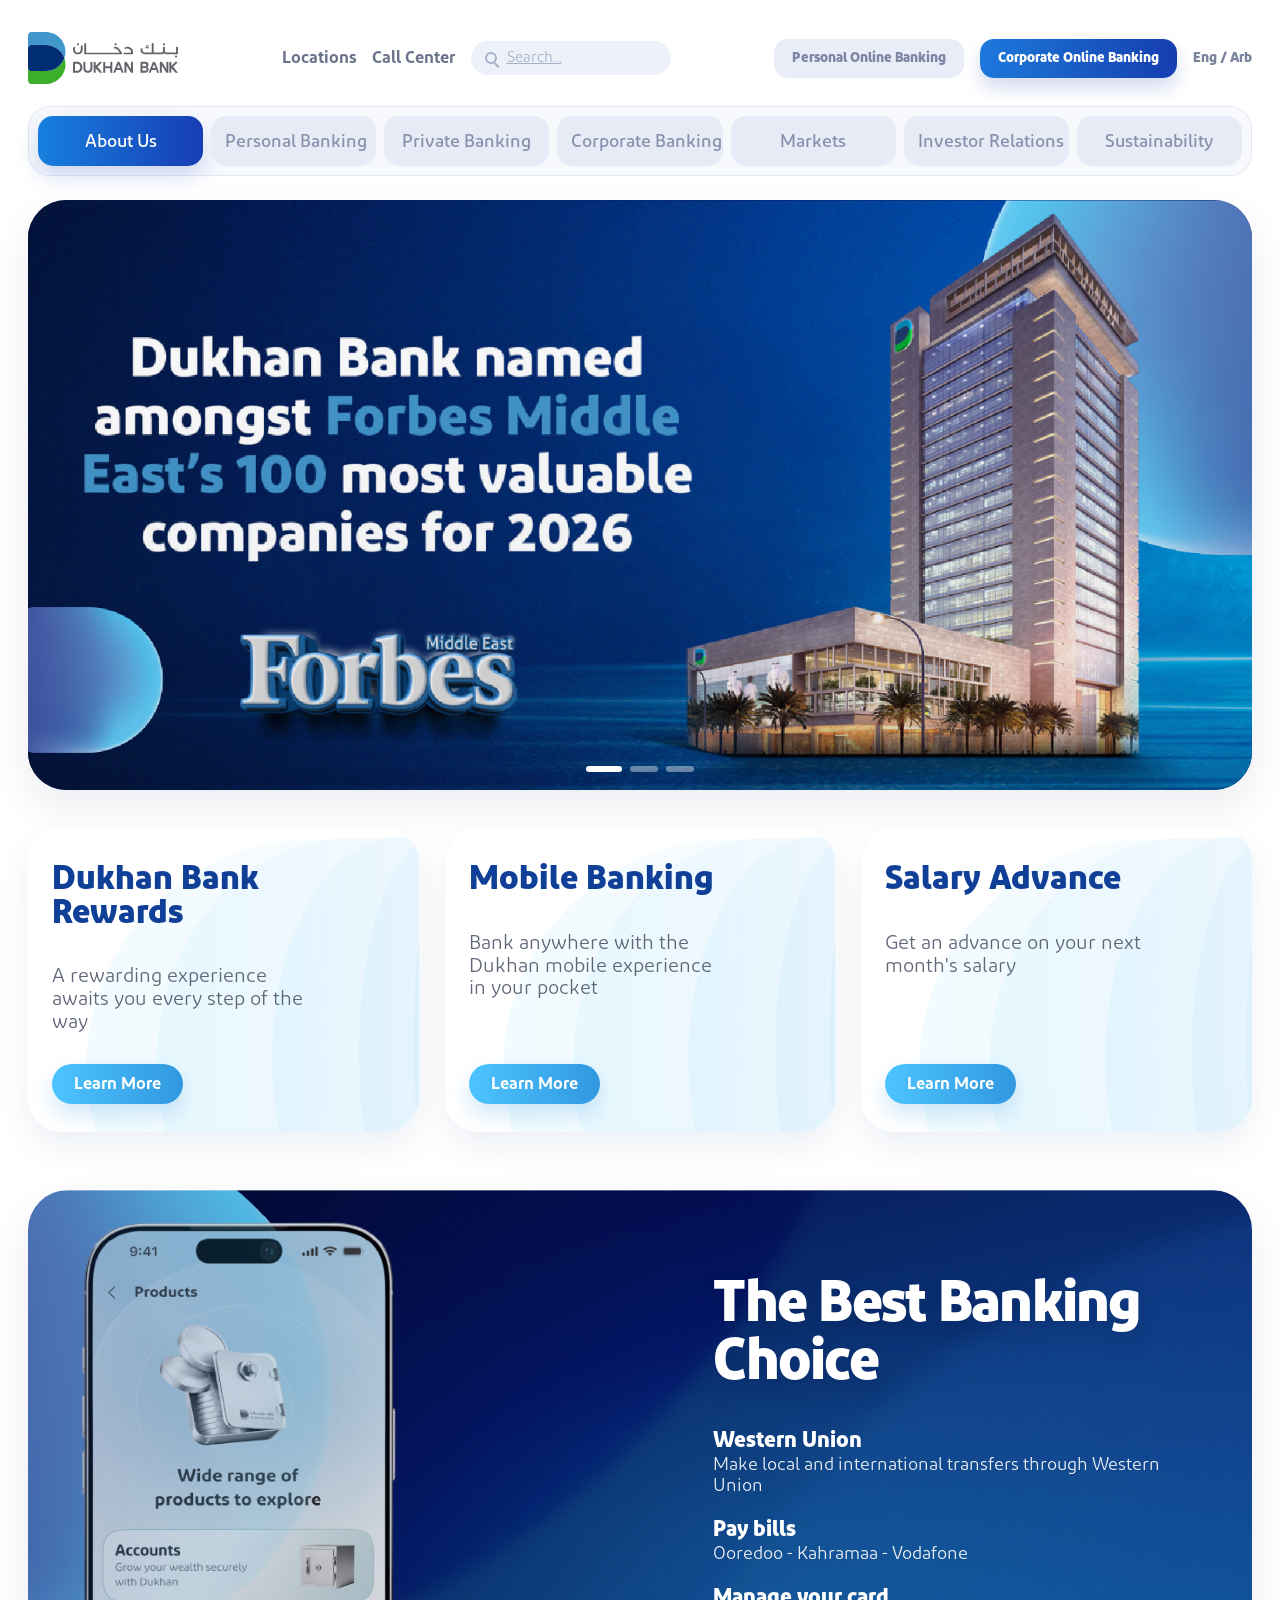
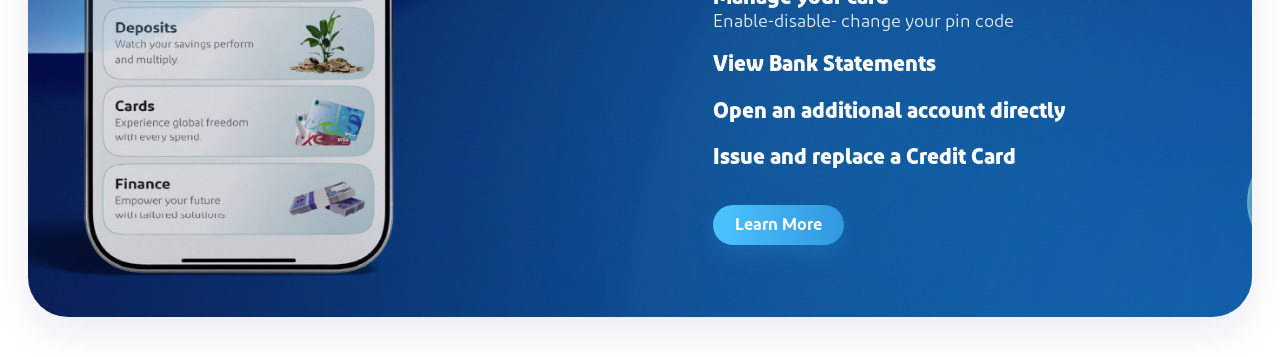
==== index.html @ 46a8c753 "Add Dukhan landing page" ====
<!DOCTYPE html>
<html lang="en">
<head>
  <meta charset="UTF-8">
  <meta name="viewport" content="width=device-width, initial-scale=1.0">
  <title>Dukhan Bank Landing Page</title>
  <style>
    @font-face {
      font-family: "Diodrum Arabic";
      src: url("fonts/DiodrumArabic-Regular.otf") format("opentype");
      font-weight: 400;
      font-style: normal;
    }

    @font-face {
      font-family: "Diodrum Arabic";
      src: url("fonts/DiodrumArabic-Medium.otf") format("opentype");
      font-weight: 500;
      font-style: normal;
    }

    @font-face {
      font-family: "Diodrum Arabic";
      src: url("fonts/DiodrumArabic-Semibold.otf") format("opentype");
      font-weight: 600;
      font-style: normal;
    }

    @font-face {
      font-family: "Diodrum Arabic";
      src: url("fonts/DiodrumArabic-Bold.otf") format("opentype");
      font-weight: 700;
      font-style: normal;
    }

    :root {
      --blue: #153f9c;
      --blue-dark: #0a1d5d;
      --blue-mid: #1f71d8;
      --blue-soft: #e7ebf6;
      --text: #153a84;
      --muted: #7f8aa5;
      --light: #f6f8fd;
      --shadow: 0 18px 42px rgba(8, 29, 82, 0.08);
      --shadow-strong: 0 22px 48px rgba(12, 50, 126, 0.18);
      --transition: 0.32s ease;
    }

    * {
      box-sizing: border-box;
      margin: 0;
      padding: 0;
    }

    html {
      scroll-behavior: smooth;
    }

    body {
      font-family: "Diodrum Arabic", "Segoe UI", sans-serif;
      background: #ffffff;
      color: var(--text);
      overflow-x: hidden;
    }

    img {
      max-width: 100%;
      display: block;
    }

    a,
    button {
      -webkit-tap-highlight-color: transparent;
    }

    .page {
      max-width: 1380px;
      margin: 0 auto;
      padding: 24px 28px 40px;
      animation: fade-up 0.8s ease both;
    }

    .topbar {
      display: flex;
      align-items: center;
      justify-content: space-between;
      gap: 20px;
      padding: 8px 0 22px;
    }

    .brand {
      display: flex;
      align-items: center;
      gap: 18px;
      min-width: 0;
    }

    .brand-logo {
      width: 150px;
      flex: 0 0 auto;
      transition: transform var(--transition);
    }

    .brand:hover .brand-logo {
      transform: translateY(-2px) scale(1.02);
    }

    .top-links,
    .utility-links,
    .pill-switch {
      display: flex;
      align-items: center;
      gap: 16px;
      flex-wrap: wrap;
    }

    .top-link {
      color: #69738a;
      text-decoration: none;
      font-weight: 600;
      font-size: 17px;
      position: relative;
      transition: color var(--transition), transform var(--transition);
    }

    .top-link::after {
      content: "";
      position: absolute;
      left: 0;
      bottom: -6px;
      width: 100%;
      height: 2px;
      background: linear-gradient(90deg, #19a7f6 0%, #173db4 100%);
      transform: scaleX(0);
      transform-origin: left;
      transition: transform var(--transition);
    }

    .top-link:hover,
    .top-link:focus-visible {
      color: var(--blue);
      transform: translateY(-1px);
    }

    .top-link:hover::after,
    .top-link:focus-visible::after {
      transform: scaleX(1);
    }

    .search {
      width: 200px;
      height: 34px;
      border-radius: 999px;
      background: #edf1fa;
      color: #a5b0c7;
      display: flex;
      align-items: center;
      gap: 10px;
      padding: 0 14px;
      font-size: 15px;
      transition: box-shadow var(--transition), transform var(--transition);
    }

    .search:hover {
      box-shadow: inset 0 0 0 1px rgba(22, 90, 195, 0.18), 0 8px 18px rgba(13, 63, 158, 0.08);
      transform: translateY(-1px);
    }

    .search-icon {
      width: 12px;
      height: 12px;
      border: 2px solid currentColor;
      border-radius: 50%;
      position: relative;
      flex: 0 0 auto;
    }

    .search-icon::after {
      content: "";
      position: absolute;
      width: 7px;
      height: 2px;
      border-radius: 2px;
      background: currentColor;
      right: -5px;
      bottom: -4px;
      transform: rotate(45deg);
    }

    .switch-pill {
      border: 0;
      border-radius: 14px;
      padding: 11px 18px;
      background: #e9edf7;
      color: #7d87a4;
      font: inherit;
      font-size: 14px;
      font-weight: 700;
      white-space: nowrap;
      cursor: pointer;
      transition: transform var(--transition), box-shadow var(--transition), background var(--transition), color var(--transition);
    }

    .switch-pill:hover,
    .switch-pill:focus-visible {
      transform: translateY(-2px);
      box-shadow: 0 12px 22px rgba(21, 61, 180, 0.12);
      color: var(--blue);
    }

    .switch-pill.active {
      color: #ffffff;
      background: linear-gradient(90deg, #1c79db 0%, #163eb0 100%);
      box-shadow: 0 10px 18px rgba(22, 62, 176, 0.18);
    }

    .lang {
      color: #7b849d;
      font-size: 14px;
      font-weight: 700;
      white-space: nowrap;
      transition: color var(--transition);
    }

    .lang:hover {
      color: var(--blue);
    }

    .main-nav {
      display: grid;
      grid-template-columns: repeat(7, minmax(0, 1fr));
      gap: 8px;
      padding: 10px;
      border-radius: 22px;
      background: #f7f9fd;
      box-shadow: inset 0 0 0 1px rgba(218, 225, 240, 0.7);
      margin-bottom: 24px;
      position: relative;
      z-index: 20;
    }

    .nav-group {
      position: relative;
      list-style: none;
    }

    .nav-trigger {
      width: 100%;
      min-height: 50px;
      border: 0;
      border-radius: 15px;
      background: #e7ebf6;
      color: #8791ac;
      font: inherit;
      font-size: 18px;
      font-weight: 500;
      padding: 0 14px;
      white-space: nowrap;
      cursor: pointer;
      transition: transform var(--transition), box-shadow var(--transition), background var(--transition), color var(--transition);
      position: relative;
      overflow: hidden;
    }

    .nav-trigger::before {
      content: "";
      position: absolute;
      inset: 0;
      background: linear-gradient(90deg, rgba(69, 185, 255, 0.16) 0%, rgba(22, 61, 180, 0.14) 100%);
      opacity: 0;
      transition: opacity var(--transition);
    }

    .nav-trigger span {
      position: relative;
      z-index: 1;
    }

    .nav-group.active .nav-trigger {
      background: linear-gradient(90deg, #1680de 0%, #173db4 100%);
      color: #ffffff;
      box-shadow: 0 10px 22px rgba(21, 61, 180, 0.18);
    }

    .nav-group:hover .nav-trigger,
    .nav-group:focus-within .nav-trigger {
      transform: translateY(-2px);
      box-shadow: 0 12px 24px rgba(20, 64, 162, 0.14);
      color: var(--blue);
    }

    .nav-group:hover .nav-trigger::before,
    .nav-group:focus-within .nav-trigger::before {
      opacity: 1;
    }

    .nav-group.active:hover .nav-trigger,
    .nav-group.active:focus-within .nav-trigger {
      color: #ffffff;
    }

    .submenu,
    .submenu-level {
      list-style: none;
    }

    .submenu {
      position: absolute;
      top: calc(100% + 10px);
      left: 0;
      min-width: 250px;
      padding: 12px;
      border-radius: 18px;
      background: rgba(255, 255, 255, 0.96);
      box-shadow: 0 24px 42px rgba(10, 36, 89, 0.16);
      opacity: 0;
      visibility: hidden;
      transform: translateY(12px);
      transition: opacity var(--transition), transform var(--transition), visibility var(--transition);
      backdrop-filter: blur(12px);
    }

    .nav-group:hover .submenu,
    .nav-group:focus-within .submenu {
      opacity: 1;
      visibility: visible;
      transform: translateY(0);
    }

    .submenu-item {
      position: relative;
    }

    .submenu-link {
      width: 100%;
      display: flex;
      align-items: center;
      justify-content: space-between;
      gap: 10px;
      padding: 12px 14px;
      border-radius: 12px;
      color: var(--text);
      text-decoration: none;
      font-size: 15px;
      font-weight: 600;
      transition: background var(--transition), color var(--transition), transform var(--transition);
    }

    .submenu-link::after {
      content: "›";
      color: #86a0d1;
      font-size: 18px;
    }

    .submenu-link.no-children::after {
      content: "";
    }

    .submenu-link:hover,
    .submenu-link:focus-visible {
      background: linear-gradient(90deg, rgba(77, 194, 255, 0.12) 0%, rgba(21, 61, 180, 0.08) 100%);
      color: var(--blue);
      transform: translateX(2px);
    }

    .submenu-level {
      position: absolute;
      top: 0;
      left: calc(100% + 10px);
      min-width: 230px;
      padding: 12px;
      border-radius: 18px;
      background: rgba(255, 255, 255, 0.96);
      box-shadow: 0 24px 42px rgba(10, 36, 89, 0.16);
      opacity: 0;
      visibility: hidden;
      transform: translateX(12px);
      transition: opacity var(--transition), transform var(--transition), visibility var(--transition);
      backdrop-filter: blur(12px);
    }

    .submenu-item:hover > .submenu-level,
    .submenu-item:focus-within > .submenu-level {
      opacity: 1;
      visibility: visible;
      transform: translateX(0);
    }

    .hero {
      position: relative;
      min-height: 590px;
      border-radius: 38px;
      overflow: hidden;
      box-shadow: var(--shadow);
      margin-bottom: 38px;
      background: #091d58;
    }

    .hero-track {
      position: relative;
      min-height: 590px;
    }

    .hero-slide {
      position: absolute;
      inset: 0;
      opacity: 0;
      visibility: hidden;
      transform: scale(1.02);
      transition: opacity 0.8s ease, transform 1.1s ease, visibility 0.8s ease;
      background:
        linear-gradient(90deg, rgba(6, 19, 60, 0.02) 0%, rgba(6, 19, 60, 0.02) 100%),
        url("images/mainbanner.png") center center / cover no-repeat;
    }

    .hero-slide::after {
      content: "";
      position: absolute;
      inset: 0;
      background: linear-gradient(180deg, rgba(6, 19, 60, 0) 0%, rgba(6, 19, 60, 0.05) 100%);
    }

    .hero-slide.active {
      opacity: 1;
      visibility: visible;
      transform: scale(1);
    }

    .hero-dots {
      position: absolute;
      left: 50%;
      bottom: 18px;
      transform: translateX(-50%);
      display: flex;
      gap: 8px;
      z-index: 3;
    }

    .hero-dot {
      width: 28px;
      height: 6px;
      border: 0;
      border-radius: 999px;
      background: rgba(255, 255, 255, 0.4);
      cursor: pointer;
      transition: background var(--transition), transform var(--transition), width var(--transition);
    }

    .hero-dot:hover,
    .hero-dot:focus-visible {
      background: rgba(255, 255, 255, 0.76);
      transform: translateY(-1px);
    }

    .hero-dot.active {
      width: 36px;
      background: #ffffff;
    }

    .cards {
      display: grid;
      grid-template-columns: repeat(3, minmax(0, 1fr));
      gap: 26px;
      margin-bottom: 58px;
    }

    .info-card {
      min-height: 286px;
      display: flex;
      flex-direction: column;
      align-items: flex-start;
      border-radius: 34px;
      box-shadow: 0 14px 34px rgba(18, 61, 131, 0.08);
      background: url("images/box.png") center center / cover no-repeat;
      padding: 34px 24px 28px;
      transition: transform var(--transition), box-shadow var(--transition);
      animation: fade-up 0.9s ease both;
    }

    .info-card:nth-child(2) {
      animation-delay: 0.08s;
    }

    .info-card:nth-child(3) {
      animation-delay: 0.16s;
    }

    .info-card:hover {
      transform: translateY(-6px);
      box-shadow: var(--shadow-strong);
    }

    .info-card h3 {
      font-size: 34px;
      line-height: 0.98;
      color: #103f98;
      margin-bottom: 36px;
      max-width: 250px;
    }

    .info-card p {
      font-size: 20px;
      line-height: 1.14;
      color: #5f6678;
      max-width: 260px;
      margin-bottom: 30px;
      min-height: 68px;
    }

    .mini-tag {
      display: inline-flex;
      align-items: center;
      justify-content: center;
      min-width: 126px;
      min-height: 40px;
      padding: 0 22px;
      border-radius: 999px;
      background: linear-gradient(90deg, #4cc4ff 0%, #3198df 100%);
      color: #ffffff;
      font-size: 17px;
      font-weight: 600;
      text-decoration: none;
      transition: transform var(--transition), box-shadow var(--transition), filter var(--transition);
      box-shadow: 0 10px 22px rgba(49, 152, 223, 0.22);
    }

    .info-card .mini-tag {
      margin-top: auto;
    }

    .mini-tag:hover,
    .mini-tag:focus-visible {
      transform: translateY(-2px);
      box-shadow: 0 14px 26px rgba(49, 152, 223, 0.28);
      filter: saturate(1.1);
    }

    .feature-banner {
      position: relative;
      min-height: 585px;
      border-radius: 40px;
      overflow: hidden;
      box-shadow: var(--shadow);
      background:
        linear-gradient(90deg, rgba(8, 24, 71, 0.08) 0%, rgba(8, 24, 71, 0.08) 100%),
        url("images/lowerbanner.png") center center / cover no-repeat;
      animation: fade-up 1s ease both;
    }

    .feature-overlay {
      min-height: 585px;
      padding: 84px 84px 72px 56%;
      background: linear-gradient(90deg, rgba(8, 24, 71, 0) 0%, rgba(8, 24, 71, 0.05) 34%, rgba(8, 24, 71, 0.18) 100%);
    }

    .feature-copy {
      color: #ffffff;
      max-width: 620px;
      animation: float-in 0.9s ease both;
      animation-delay: 0.18s;
    }

    .feature-copy h2 {
      font-size: 58px;
      line-height: 1;
      letter-spacing: -0.03em;
      margin-bottom: 38px;
      text-shadow: 0 10px 22px rgba(5, 21, 58, 0.2);
    }

    .feature-list {
      list-style: none;
      display: grid;
      gap: 20px;
      margin-bottom: 34px;
    }

    .feature-list strong {
      display: block;
      font-size: 22px;
      line-height: 1.1;
      margin-bottom: 2px;
    }

    .feature-list span {
      display: block;
      font-size: 18px;
      line-height: 1.2;
      color: rgba(255, 255, 255, 0.92);
    }

    .interactive {
      cursor: pointer;
    }

    @keyframes fade-up {
      from {
        opacity: 0;
        transform: translateY(24px);
      }

      to {
        opacity: 1;
        transform: translateY(0);
      }
    }

    @keyframes float-in {
      from {
        opacity: 0;
        transform: translateX(28px);
      }

      to {
        opacity: 1;
        transform: translateX(0);
      }
    }

    @media (max-width: 1200px) {
      .topbar {
        flex-wrap: wrap;
      }

      .main-nav {
        grid-template-columns: repeat(4, minmax(0, 1fr));
      }

      .cards {
        grid-template-columns: repeat(2, minmax(0, 1fr));
      }

      .feature-overlay {
        padding: 64px 42px 52px 48%;
      }

      .feature-copy h2 {
        font-size: 48px;
      }
    }

    @media (max-width: 900px) {
      .page {
        padding: 18px 16px 28px;
      }

      .main-nav {
        grid-template-columns: repeat(2, minmax(0, 1fr));
      }

      .submenu,
      .submenu-level {
        position: static;
        min-width: 100%;
        margin-top: 8px;
        opacity: 1;
        visibility: visible;
        transform: none;
        display: none;
        box-shadow: inset 0 0 0 1px rgba(218, 225, 240, 0.7);
      }

      .nav-group:hover .submenu,
      .nav-group:focus-within .submenu,
      .submenu-item:hover > .submenu-level,
      .submenu-item:focus-within > .submenu-level {
        display: block;
      }

      .hero,
      .hero-track,
      .hero-slide {
        min-height: 420px;
      }

      .hero-slide {
        background-position: 62% center;
      }

      .cards {
        grid-template-columns: 1fr;
      }

      .feature-banner,
      .feature-overlay {
        min-height: auto;
      }

      .feature-overlay {
        padding: 46px 28px 40px;
        background: linear-gradient(180deg, rgba(8, 24, 71, 0.2) 0%, rgba(8, 24, 71, 0.4) 100%);
      }

      .feature-copy h2 {
        font-size: 42px;
      }
    }

    @media (max-width: 640px) {
      .top-links,
      .utility-links,
      .pill-switch {
        width: 100%;
      }

      .search {
        width: 100%;
      }

      .main-nav {
        grid-template-columns: 1fr;
      }

      .hero,
      .hero-track,
      .hero-slide {
        min-height: 320px;
        border-radius: 28px;
      }

      .hero-slide {
        background-position: 67% center;
      }

      .info-card {
        min-height: 250px;
      }

      .info-card h3 {
        font-size: 27px;
      }

      .info-card p {
        font-size: 17px;
      }

      .feature-banner {
        border-radius: 28px;
      }

      .feature-overlay {
        padding: 36px 20px 34px;
      }

      .feature-copy h2 {
        font-size: 34px;
      }

      .feature-list strong {
        font-size: 18px;
      }

      .feature-list span {
        font-size: 16px;
      }
    }
  </style>
</head>
<body>
  <div class="page">
    <header class="topbar">
      <div class="brand interactive">
        <a class="brand-logo" href="#hero">
          <img src="images/logo.svg" alt="Dukhan Bank logo">
        </a>
      </div>

      <div class="top-links">
        <a class="top-link" href="#locations">Locations</a>
        <a class="top-link" href="#feature-banner">Call Center</a>
        <a class="search" href="#hero" aria-label="Search">
          <span class="search-icon" aria-hidden="true"></span>
          <span>Search...</span>
        </a>
      </div>

      <div class="utility-links">
        <div class="pill-switch">
          <button class="switch-pill interactive" type="button">Personal Online Banking</button>
          <button class="switch-pill active interactive" type="button">Corporate Online Banking</button>
        </div>
        <a class="lang top-link" href="#language">Eng / Arb</a>
      </div>
    </header>

    <nav class="main-nav" aria-label="Primary">
      <div class="nav-group active">
        <button class="nav-trigger interactive" type="button"><span>About Us</span></button>
        <ul class="submenu">
          <li class="submenu-item">
            <a class="submenu-link" href="#hero">Overview</a>
            <ul class="submenu-level">
              <li class="submenu-item">
                <a class="submenu-link" href="#hero">Who We Are</a>
                <ul class="submenu-level">
                  <li><a class="submenu-link no-children" href="#hero">Our Story</a></li>
                  <li><a class="submenu-link no-children" href="#hero">Leadership</a></li>
                  <li><a class="submenu-link no-children" href="#hero">Values</a></li>
                </ul>
              </li>
              <li><a class="submenu-link no-children" href="#cards">Milestones</a></li>
              <li><a class="submenu-link no-children" href="#feature-banner">Awards</a></li>
            </ul>
          </li>
          <li><a class="submenu-link no-children" href="#feature-banner">Newsroom</a></li>
          <li><a class="submenu-link no-children" href="#feature-banner">Careers</a></li>
        </ul>
      </div>

      <div class="nav-group">
        <button class="nav-trigger interactive" type="button"><span>Personal Banking</span></button>
        <ul class="submenu">
          <li class="submenu-item">
            <a class="submenu-link" href="#cards">Accounts</a>
            <ul class="submenu-level">
              <li><a class="submenu-link no-children" href="#cards">Current Account</a></li>
              <li><a class="submenu-link no-children" href="#cards">Savings Account</a></li>
              <li><a class="submenu-link no-children" href="#cards">Youth Banking</a></li>
            </ul>
          </li>
          <li class="submenu-item">
            <a class="submenu-link" href="#feature-banner">Cards</a>
            <ul class="submenu-level">
              <li><a class="submenu-link no-children" href="#feature-banner">Credit Cards</a></li>
              <li><a class="submenu-link no-children" href="#feature-banner">Debit Cards</a></li>
              <li><a class="submenu-link no-children" href="#feature-banner">Rewards</a></li>
            </ul>
          </li>
          <li><a class="submenu-link no-children" href="#hero">Loans</a></li>
        </ul>
      </div>

      <div class="nav-group">
        <button class="nav-trigger interactive" type="button"><span>Private Banking</span></button>
        <ul class="submenu">
          <li class="submenu-item">
            <a class="submenu-link" href="#feature-banner">Advisory</a>
            <ul class="submenu-level">
              <li><a class="submenu-link no-children" href="#feature-banner">Wealth Planning</a></li>
              <li><a class="submenu-link no-children" href="#feature-banner">Investment Access</a></li>
              <li><a class="submenu-link no-children" href="#feature-banner">Portfolio Review</a></li>
            </ul>
          </li>
          <li><a class="submenu-link no-children" href="#cards">Privilege Products</a></li>
          <li><a class="submenu-link no-children" href="#feature-banner">Concierge</a></li>
        </ul>
      </div>

      <div class="nav-group">
        <button class="nav-trigger interactive" type="button"><span>Corporate Banking</span></button>
        <ul class="submenu">
          <li class="submenu-item">
            <a class="submenu-link" href="#feature-banner">Financing</a>
            <ul class="submenu-level">
              <li><a class="submenu-link no-children" href="#feature-banner">Working Capital</a></li>
              <li><a class="submenu-link no-children" href="#feature-banner">Trade Finance</a></li>
              <li><a class="submenu-link no-children" href="#feature-banner">Project Finance</a></li>
            </ul>
          </li>
          <li><a class="submenu-link no-children" href="#hero">Cash Management</a></li>
          <li><a class="submenu-link no-children" href="#cards">Treasury Solutions</a></li>
        </ul>
      </div>

      <div class="nav-group">
        <button class="nav-trigger interactive" type="button"><span>Markets</span></button>
        <ul class="submenu">
          <li><a class="submenu-link no-children" href="#hero">FX</a></li>
          <li><a class="submenu-link no-children" href="#feature-banner">Rates</a></li>
          <li><a class="submenu-link no-children" href="#cards">Research</a></li>
        </ul>
      </div>

      <div class="nav-group">
        <button class="nav-trigger interactive" type="button"><span>Investor Relations</span></button>
        <ul class="submenu">
          <li><a class="submenu-link no-children" href="#feature-banner">Financial Reports</a></li>
          <li><a class="submenu-link no-children" href="#cards">Presentations</a></li>
          <li><a class="submenu-link no-children" href="#hero">Governance</a></li>
        </ul>
      </div>

      <div class="nav-group">
        <button class="nav-trigger interactive" type="button"><span>Sustainability</span></button>
        <ul class="submenu">
          <li><a class="submenu-link no-children" href="#feature-banner">ESG Strategy</a></li>
          <li><a class="submenu-link no-children" href="#cards">Community Impact</a></li>
          <li><a class="submenu-link no-children" href="#hero">Disclosures</a></li>
        </ul>
      </div>
    </nav>

    <section class="hero" id="hero" aria-label="Hero banner carousel">
      <div class="hero-track">
        <div class="hero-slide active" data-slide="0"></div>
        <div class="hero-slide" data-slide="1"></div>
        <div class="hero-slide" data-slide="2"></div>
      </div>

      <div class="hero-dots" aria-label="Hero controls">
        <button class="hero-dot active" type="button" aria-label="Slide 1" data-dot="0"></button>
        <button class="hero-dot" type="button" aria-label="Slide 2" data-dot="1"></button>
        <button class="hero-dot" type="button" aria-label="Slide 3" data-dot="2"></button>
      </div>
    </section>

    <section class="cards" id="cards">
      <article class="info-card">
        <h3>Dukhan Bank Rewards</h3>
        <p>A rewarding experience awaits you every step of the way</p>
        <a class="mini-tag" href="#feature-banner">Learn More</a>
      </article>

      <article class="info-card">
        <h3>Mobile Banking</h3>
        <p>Bank anywhere with the Dukhan mobile experience in your pocket</p>
        <a class="mini-tag" href="#feature-banner">Learn More</a>
      </article>

      <article class="info-card">
        <h3>Salary Advance</h3>
        <p>Get an advance on your next month's salary</p>
        <a class="mini-tag" href="#feature-banner">Learn More</a>
      </article>
    </section>

    <section class="feature-banner" id="feature-banner">
      <div class="feature-overlay">
        <div class="feature-copy">
          <h2>The Best Banking Choice</h2>

          <ul class="feature-list">
            <li>
              <strong>Western Union</strong>
              <span>Make local and international transfers through Western Union</span>
            </li>
            <li>
              <strong>Pay bills</strong>
              <span>Ooredoo - Kahramaa - Vodafone</span>
            </li>
            <li>
              <strong>Manage your card</strong>
              <span>Enable-disable- change your pin code</span>
            </li>
            <li>
              <strong>View Bank Statements</strong>
            </li>
            <li>
              <strong>Open an additional account directly</strong>
            </li>
            <li>
              <strong>Issue and replace a Credit Card</strong>
            </li>
          </ul>

          <a class="mini-tag" href="#hero">Learn More</a>
        </div>
      </div>
    </section>
  </div>

  <script>
    (function () {
      const slides = Array.from(document.querySelectorAll(".hero-slide"));
      const dots = Array.from(document.querySelectorAll(".hero-dot"));
      let currentIndex = 0;
      let intervalId;

      function setActiveSlide(index) {
        currentIndex = index;

        slides.forEach((slide, slideIndex) => {
          slide.classList.toggle("active", slideIndex === index);
        });

        dots.forEach((dot, dotIndex) => {
          dot.classList.toggle("active", dotIndex === index);
        });
      }

      function nextSlide() {
        const nextIndex = (currentIndex + 1) % slides.length;
        setActiveSlide(nextIndex);
      }

      function startRotation() {
        intervalId = window.setInterval(nextSlide, 4200);
      }

      function resetRotation() {
        window.clearInterval(intervalId);
        startRotation();
      }

      dots.forEach((dot, index) => {
        dot.addEventListener("click", function () {
          setActiveSlide(index);
          resetRotation();
        });
      });

      const hero = document.querySelector(".hero");
      hero.addEventListener("mouseenter", function () {
        window.clearInterval(intervalId);
      });

      hero.addEventListener("mouseleave", function () {
        startRotation();
      });

      setActiveSlide(0);
      startRotation();
    }());
  </script>
</body>
</html>
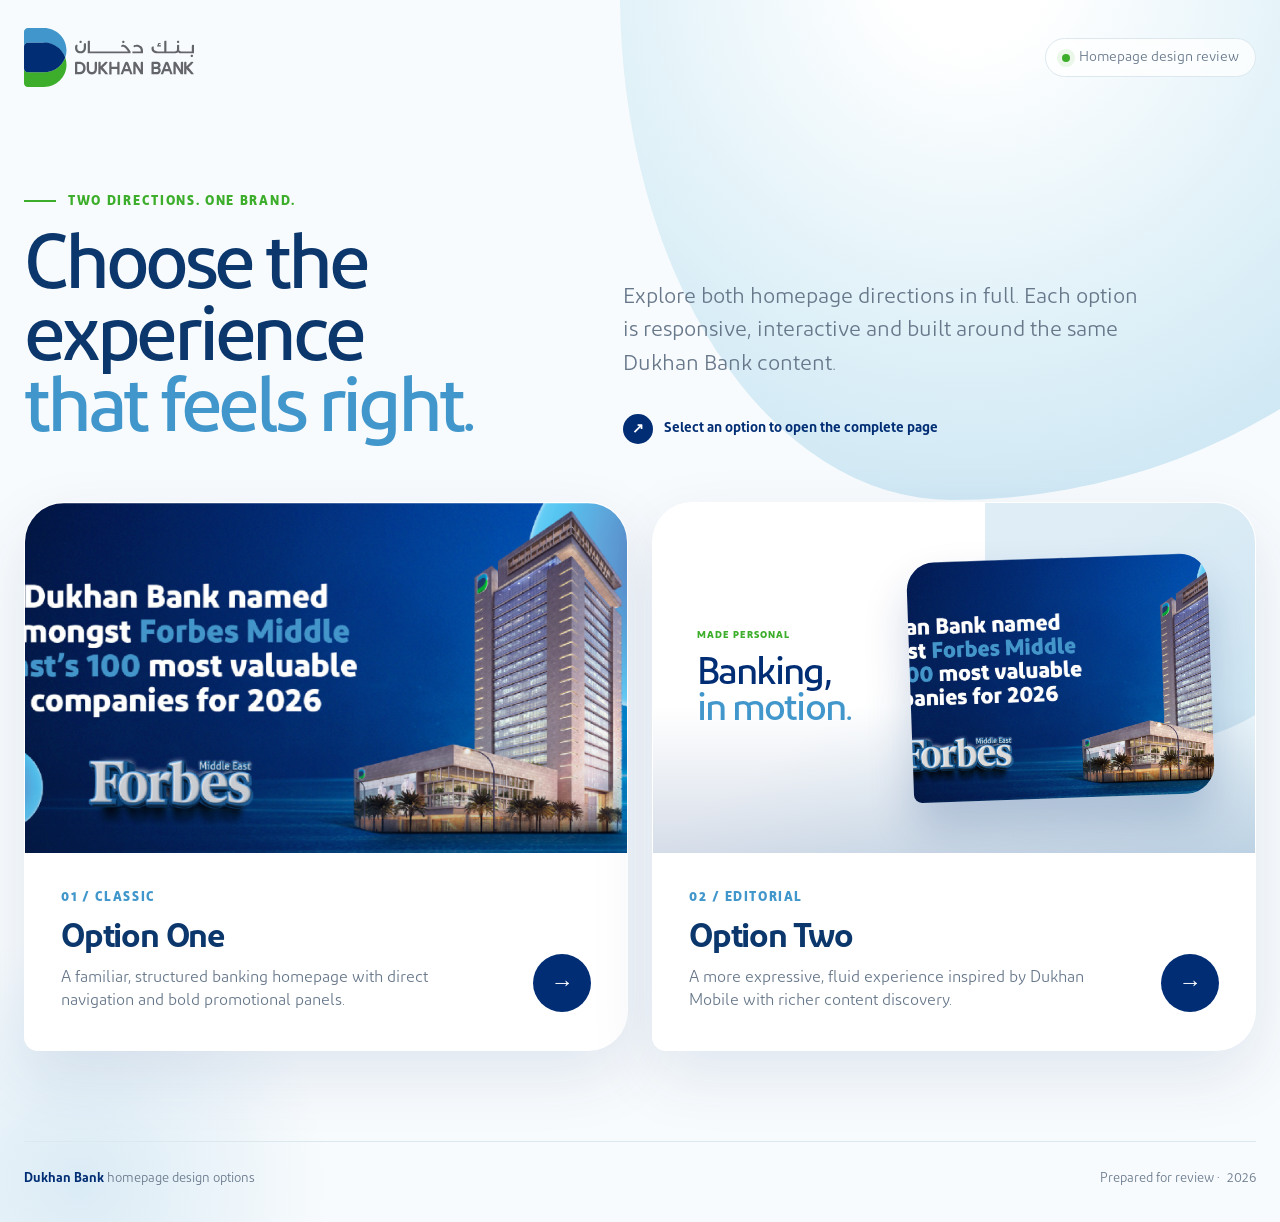
==== commit 4fe86a5a: "Add homepage option selector" ====
--- a/index.html
+++ b/index.html
@@ -1,1016 +1,52 @@
-<!DOCTYPE html>
+<!doctype html>
 <html lang="en">
 <head>
-  <meta charset="UTF-8">
-  <meta name="viewport" content="width=device-width, initial-scale=1.0">
-  <title>Dukhan Bank Landing Page</title>
+  <meta charset="utf-8">
+  <meta name="viewport" content="width=device-width, initial-scale=1">
+  <meta name="description" content="Choose between two Dukhan Bank homepage design directions.">
+  <title>Dukhan Bank | Design Options</title>
   <style>
-    @font-face {
-      font-family: "Diodrum Arabic";
-      src: url("fonts/DiodrumArabic-Regular.otf") format("opentype");
-      font-weight: 400;
-      font-style: normal;
-    }
-
-    @font-face {
-      font-family: "Diodrum Arabic";
-      src: url("fonts/DiodrumArabic-Medium.otf") format("opentype");
-      font-weight: 500;
-      font-style: normal;
-    }
-
-    @font-face {
-      font-family: "Diodrum Arabic";
-      src: url("fonts/DiodrumArabic-Semibold.otf") format("opentype");
-      font-weight: 600;
-      font-style: normal;
-    }
-
-    @font-face {
-      font-family: "Diodrum Arabic";
-      src: url("fonts/DiodrumArabic-Bold.otf") format("opentype");
-      font-weight: 700;
-      font-style: normal;
-    }
-
-    :root {
-      --blue: #153f9c;
-      --blue-dark: #0a1d5d;
-      --blue-mid: #1f71d8;
-      --blue-soft: #e7ebf6;
-      --text: #153a84;
-      --muted: #7f8aa5;
-      --light: #f6f8fd;
-      --shadow: 0 18px 42px rgba(8, 29, 82, 0.08);
-      --shadow-strong: 0 22px 48px rgba(12, 50, 126, 0.18);
-      --transition: 0.32s ease;
-    }
-
-    * {
-      box-sizing: border-box;
-      margin: 0;
-      padding: 0;
-    }
-
-    html {
-      scroll-behavior: smooth;
-    }
-
-    body {
-      font-family: "Diodrum Arabic", "Segoe UI", sans-serif;
-      background: #ffffff;
-      color: var(--text);
-      overflow-x: hidden;
-    }
-
-    img {
-      max-width: 100%;
-      display: block;
-    }
-
-    a,
-    button {
-      -webkit-tap-highlight-color: transparent;
-    }
-
-    .page {
-      max-width: 1380px;
-      margin: 0 auto;
-      padding: 24px 28px 40px;
-      animation: fade-up 0.8s ease both;
-    }
-
-    .topbar {
-      display: flex;
-      align-items: center;
-      justify-content: space-between;
-      gap: 20px;
-      padding: 8px 0 22px;
-    }
-
-    .brand {
-      display: flex;
-      align-items: center;
-      gap: 18px;
-      min-width: 0;
-    }
-
-    .brand-logo {
-      width: 150px;
-      flex: 0 0 auto;
-      transition: transform var(--transition);
-    }
-
-    .brand:hover .brand-logo {
-      transform: translateY(-2px) scale(1.02);
-    }
-
-    .top-links,
-    .utility-links,
-    .pill-switch {
-      display: flex;
-      align-items: center;
-      gap: 16px;
-      flex-wrap: wrap;
-    }
-
-    .top-link {
-      color: #69738a;
-      text-decoration: none;
-      font-weight: 600;
-      font-size: 17px;
-      position: relative;
-      transition: color var(--transition), transform var(--transition);
-    }
-
-    .top-link::after {
-      content: "";
-      position: absolute;
-      left: 0;
-      bottom: -6px;
-      width: 100%;
-      height: 2px;
-      background: linear-gradient(90deg, #19a7f6 0%, #173db4 100%);
-      transform: scaleX(0);
-      transform-origin: left;
-      transition: transform var(--transition);
-    }
-
-    .top-link:hover,
-    .top-link:focus-visible {
-      color: var(--blue);
-      transform: translateY(-1px);
-    }
-
-    .top-link:hover::after,
-    .top-link:focus-visible::after {
-      transform: scaleX(1);
-    }
-
-    .search {
-      width: 200px;
-      height: 34px;
-      border-radius: 999px;
-      background: #edf1fa;
-      color: #a5b0c7;
-      display: flex;
-      align-items: center;
-      gap: 10px;
-      padding: 0 14px;
-      font-size: 15px;
-      transition: box-shadow var(--transition), transform var(--transition);
-    }
-
-    .search:hover {
-      box-shadow: inset 0 0 0 1px rgba(22, 90, 195, 0.18), 0 8px 18px rgba(13, 63, 158, 0.08);
-      transform: translateY(-1px);
-    }
-
-    .search-icon {
-      width: 12px;
-      height: 12px;
-      border: 2px solid currentColor;
-      border-radius: 50%;
-      position: relative;
-      flex: 0 0 auto;
-    }
-
-    .search-icon::after {
-      content: "";
-      position: absolute;
-      width: 7px;
-      height: 2px;
-      border-radius: 2px;
-      background: currentColor;
-      right: -5px;
-      bottom: -4px;
-      transform: rotate(45deg);
-    }
-
-    .switch-pill {
-      border: 0;
-      border-radius: 14px;
-      padding: 11px 18px;
-      background: #e9edf7;
-      color: #7d87a4;
-      font: inherit;
-      font-size: 14px;
-      font-weight: 700;
-      white-space: nowrap;
-      cursor: pointer;
-      transition: transform var(--transition), box-shadow var(--transition), background var(--transition), color var(--transition);
-    }
-
-    .switch-pill:hover,
-    .switch-pill:focus-visible {
-      transform: translateY(-2px);
-      box-shadow: 0 12px 22px rgba(21, 61, 180, 0.12);
-      color: var(--blue);
-    }
-
-    .switch-pill.active {
-      color: #ffffff;
-      background: linear-gradient(90deg, #1c79db 0%, #163eb0 100%);
-      box-shadow: 0 10px 18px rgba(22, 62, 176, 0.18);
-    }
-
-    .lang {
-      color: #7b849d;
-      font-size: 14px;
-      font-weight: 700;
-      white-space: nowrap;
-      transition: color var(--transition);
-    }
-
-    .lang:hover {
-      color: var(--blue);
-    }
-
-    .main-nav {
-      display: grid;
-      grid-template-columns: repeat(7, minmax(0, 1fr));
-      gap: 8px;
-      padding: 10px;
-      border-radius: 22px;
-      background: #f7f9fd;
-      box-shadow: inset 0 0 0 1px rgba(218, 225, 240, 0.7);
-      margin-bottom: 24px;
-      position: relative;
-      z-index: 20;
-    }
-
-    .nav-group {
-      position: relative;
-      list-style: none;
-    }
-
-    .nav-trigger {
-      width: 100%;
-      min-height: 50px;
-      border: 0;
-      border-radius: 15px;
-      background: #e7ebf6;
-      color: #8791ac;
-      font: inherit;
-      font-size: 18px;
-      font-weight: 500;
-      padding: 0 14px;
-      white-space: nowrap;
-      cursor: pointer;
-      transition: transform var(--transition), box-shadow var(--transition), background var(--transition), color var(--transition);
-      position: relative;
-      overflow: hidden;
-    }
-
-    .nav-trigger::before {
-      content: "";
-      position: absolute;
-      inset: 0;
-      background: linear-gradient(90deg, rgba(69, 185, 255, 0.16) 0%, rgba(22, 61, 180, 0.14) 100%);
-      opacity: 0;
-      transition: opacity var(--transition);
-    }
-
-    .nav-trigger span {
-      position: relative;
-      z-index: 1;
-    }
-
-    .nav-group.active .nav-trigger {
-      background: linear-gradient(90deg, #1680de 0%, #173db4 100%);
-      color: #ffffff;
-      box-shadow: 0 10px 22px rgba(21, 61, 180, 0.18);
-    }
-
-    .nav-group:hover .nav-trigger,
-    .nav-group:focus-within .nav-trigger {
-      transform: translateY(-2px);
-      box-shadow: 0 12px 24px rgba(20, 64, 162, 0.14);
-      color: var(--blue);
-    }
-
-    .nav-group:hover .nav-trigger::before,
-    .nav-group:focus-within .nav-trigger::before {
-      opacity: 1;
-    }
-
-    .nav-group.active:hover .nav-trigger,
-    .nav-group.active:focus-within .nav-trigger {
-      color: #ffffff;
-    }
-
-    .submenu,
-    .submenu-level {
-      list-style: none;
-    }
-
-    .submenu {
-      position: absolute;
-      top: calc(100% + 10px);
-      left: 0;
-      min-width: 250px;
-      padding: 12px;
-      border-radius: 18px;
-      background: rgba(255, 255, 255, 0.96);
-      box-shadow: 0 24px 42px rgba(10, 36, 89, 0.16);
-      opacity: 0;
-      visibility: hidden;
-      transform: translateY(12px);
-      transition: opacity var(--transition), transform var(--transition), visibility var(--transition);
-      backdrop-filter: blur(12px);
-    }
-
-    .nav-group:hover .submenu,
-    .nav-group:focus-within .submenu {
-      opacity: 1;
-      visibility: visible;
-      transform: translateY(0);
-    }
-
-    .submenu-item {
-      position: relative;
-    }
-
-    .submenu-link {
-      width: 100%;
-      display: flex;
-      align-items: center;
-      justify-content: space-between;
-      gap: 10px;
-      padding: 12px 14px;
-      border-radius: 12px;
-      color: var(--text);
-      text-decoration: none;
-      font-size: 15px;
-      font-weight: 600;
-      transition: background var(--transition), color var(--transition), transform var(--transition);
-    }
-
-    .submenu-link::after {
-      content: "›";
-      color: #86a0d1;
-      font-size: 18px;
-    }
-
-    .submenu-link.no-children::after {
-      content: "";
-    }
-
-    .submenu-link:hover,
-    .submenu-link:focus-visible {
-      background: linear-gradient(90deg, rgba(77, 194, 255, 0.12) 0%, rgba(21, 61, 180, 0.08) 100%);
-      color: var(--blue);
-      transform: translateX(2px);
-    }
-
-    .submenu-level {
-      position: absolute;
-      top: 0;
-      left: calc(100% + 10px);
-      min-width: 230px;
-      padding: 12px;
-      border-radius: 18px;
-      background: rgba(255, 255, 255, 0.96);
-      box-shadow: 0 24px 42px rgba(10, 36, 89, 0.16);
-      opacity: 0;
-      visibility: hidden;
-      transform: translateX(12px);
-      transition: opacity var(--transition), transform var(--transition), visibility var(--transition);
-      backdrop-filter: blur(12px);
-    }
-
-    .submenu-item:hover > .submenu-level,
-    .submenu-item:focus-within > .submenu-level {
-      opacity: 1;
-      visibility: visible;
-      transform: translateX(0);
-    }
-
-    .hero {
-      position: relative;
-      min-height: 590px;
-      border-radius: 38px;
-      overflow: hidden;
-      box-shadow: var(--shadow);
-      margin-bottom: 38px;
-      background: #091d58;
-    }
-
-    .hero-track {
-      position: relative;
-      min-height: 590px;
-    }
-
-    .hero-slide {
-      position: absolute;
-      inset: 0;
-      opacity: 0;
-      visibility: hidden;
-      transform: scale(1.02);
-      transition: opacity 0.8s ease, transform 1.1s ease, visibility 0.8s ease;
-      background:
-        linear-gradient(90deg, rgba(6, 19, 60, 0.02) 0%, rgba(6, 19, 60, 0.02) 100%),
-        url("images/mainbanner.png") center center / cover no-repeat;
-    }
-
-    .hero-slide::after {
-      content: "";
-      position: absolute;
-      inset: 0;
-      background: linear-gradient(180deg, rgba(6, 19, 60, 0) 0%, rgba(6, 19, 60, 0.05) 100%);
-    }
-
-    .hero-slide.active {
-      opacity: 1;
-      visibility: visible;
-      transform: scale(1);
-    }
-
-    .hero-dots {
-      position: absolute;
-      left: 50%;
-      bottom: 18px;
-      transform: translateX(-50%);
-      display: flex;
-      gap: 8px;
-      z-index: 3;
-    }
-
-    .hero-dot {
-      width: 28px;
-      height: 6px;
-      border: 0;
-      border-radius: 999px;
-      background: rgba(255, 255, 255, 0.4);
-      cursor: pointer;
-      transition: background var(--transition), transform var(--transition), width var(--transition);
-    }
-
-    .hero-dot:hover,
-    .hero-dot:focus-visible {
-      background: rgba(255, 255, 255, 0.76);
-      transform: translateY(-1px);
-    }
-
-    .hero-dot.active {
-      width: 36px;
-      background: #ffffff;
-    }
-
-    .cards {
-      display: grid;
-      grid-template-columns: repeat(3, minmax(0, 1fr));
-      gap: 26px;
-      margin-bottom: 58px;
-    }
-
-    .info-card {
-      min-height: 286px;
-      display: flex;
-      flex-direction: column;
-      align-items: flex-start;
-      border-radius: 34px;
-      box-shadow: 0 14px 34px rgba(18, 61, 131, 0.08);
-      background: url("images/box.png") center center / cover no-repeat;
-      padding: 34px 24px 28px;
-      transition: transform var(--transition), box-shadow var(--transition);
-      animation: fade-up 0.9s ease both;
-    }
-
-    .info-card:nth-child(2) {
-      animation-delay: 0.08s;
-    }
-
-    .info-card:nth-child(3) {
-      animation-delay: 0.16s;
-    }
-
-    .info-card:hover {
-      transform: translateY(-6px);
-      box-shadow: var(--shadow-strong);
-    }
-
-    .info-card h3 {
-      font-size: 34px;
-      line-height: 0.98;
-      color: #103f98;
-      margin-bottom: 36px;
-      max-width: 250px;
-    }
-
-    .info-card p {
-      font-size: 20px;
-      line-height: 1.14;
-      color: #5f6678;
-      max-width: 260px;
-      margin-bottom: 30px;
-      min-height: 68px;
-    }
-
-    .mini-tag {
-      display: inline-flex;
-      align-items: center;
-      justify-content: center;
-      min-width: 126px;
-      min-height: 40px;
-      padding: 0 22px;
-      border-radius: 999px;
-      background: linear-gradient(90deg, #4cc4ff 0%, #3198df 100%);
-      color: #ffffff;
-      font-size: 17px;
-      font-weight: 600;
-      text-decoration: none;
-      transition: transform var(--transition), box-shadow var(--transition), filter var(--transition);
-      box-shadow: 0 10px 22px rgba(49, 152, 223, 0.22);
-    }
-
-    .info-card .mini-tag {
-      margin-top: auto;
-    }
-
-    .mini-tag:hover,
-    .mini-tag:focus-visible {
-      transform: translateY(-2px);
-      box-shadow: 0 14px 26px rgba(49, 152, 223, 0.28);
-      filter: saturate(1.1);
-    }
-
-    .feature-banner {
-      position: relative;
-      min-height: 585px;
-      border-radius: 40px;
-      overflow: hidden;
-      box-shadow: var(--shadow);
-      background:
-        linear-gradient(90deg, rgba(8, 24, 71, 0.08) 0%, rgba(8, 24, 71, 0.08) 100%),
-        url("images/lowerbanner.png") center center / cover no-repeat;
-      animation: fade-up 1s ease both;
-    }
-
-    .feature-overlay {
-      min-height: 585px;
-      padding: 84px 84px 72px 56%;
-      background: linear-gradient(90deg, rgba(8, 24, 71, 0) 0%, rgba(8, 24, 71, 0.05) 34%, rgba(8, 24, 71, 0.18) 100%);
-    }
-
-    .feature-copy {
-      color: #ffffff;
-      max-width: 620px;
-      animation: float-in 0.9s ease both;
-      animation-delay: 0.18s;
-    }
-
-    .feature-copy h2 {
-      font-size: 58px;
-      line-height: 1;
-      letter-spacing: -0.03em;
-      margin-bottom: 38px;
-      text-shadow: 0 10px 22px rgba(5, 21, 58, 0.2);
-    }
-
-    .feature-list {
-      list-style: none;
-      display: grid;
-      gap: 20px;
-      margin-bottom: 34px;
-    }
-
-    .feature-list strong {
-      display: block;
-      font-size: 22px;
-      line-height: 1.1;
-      margin-bottom: 2px;
-    }
-
-    .feature-list span {
-      display: block;
-      font-size: 18px;
-      line-height: 1.2;
-      color: rgba(255, 255, 255, 0.92);
-    }
-
-    .interactive {
-      cursor: pointer;
-    }
-
-    @keyframes fade-up {
-      from {
-        opacity: 0;
-        transform: translateY(24px);
-      }
-
-      to {
-        opacity: 1;
-        transform: translateY(0);
-      }
-    }
-
-    @keyframes float-in {
-      from {
-        opacity: 0;
-        transform: translateX(28px);
-      }
-
-      to {
-        opacity: 1;
-        transform: translateX(0);
-      }
-    }
-
-    @media (max-width: 1200px) {
-      .topbar {
-        flex-wrap: wrap;
-      }
-
-      .main-nav {
-        grid-template-columns: repeat(4, minmax(0, 1fr));
-      }
-
-      .cards {
-        grid-template-columns: repeat(2, minmax(0, 1fr));
-      }
-
-      .feature-overlay {
-        padding: 64px 42px 52px 48%;
-      }
-
-      .feature-copy h2 {
-        font-size: 48px;
-      }
-    }
-
-    @media (max-width: 900px) {
-      .page {
-        padding: 18px 16px 28px;
-      }
-
-      .main-nav {
-        grid-template-columns: repeat(2, minmax(0, 1fr));
-      }
-
-      .submenu,
-      .submenu-level {
-        position: static;
-        min-width: 100%;
-        margin-top: 8px;
-        opacity: 1;
-        visibility: visible;
-        transform: none;
-        display: none;
-        box-shadow: inset 0 0 0 1px rgba(218, 225, 240, 0.7);
-      }
-
-      .nav-group:hover .submenu,
-      .nav-group:focus-within .submenu,
-      .submenu-item:hover > .submenu-level,
-      .submenu-item:focus-within > .submenu-level {
-        display: block;
-      }
-
-      .hero,
-      .hero-track,
-      .hero-slide {
-        min-height: 420px;
-      }
-
-      .hero-slide {
-        background-position: 62% center;
-      }
-
-      .cards {
-        grid-template-columns: 1fr;
-      }
-
-      .feature-banner,
-      .feature-overlay {
-        min-height: auto;
-      }
-
-      .feature-overlay {
-        padding: 46px 28px 40px;
-        background: linear-gradient(180deg, rgba(8, 24, 71, 0.2) 0%, rgba(8, 24, 71, 0.4) 100%);
-      }
-
-      .feature-copy h2 {
-        font-size: 42px;
-      }
-    }
-
-    @media (max-width: 640px) {
-      .top-links,
-      .utility-links,
-      .pill-switch {
-        width: 100%;
-      }
-
-      .search {
-        width: 100%;
-      }
-
-      .main-nav {
-        grid-template-columns: 1fr;
-      }
-
-      .hero,
-      .hero-track,
-      .hero-slide {
-        min-height: 320px;
-        border-radius: 28px;
-      }
-
-      .hero-slide {
-        background-position: 67% center;
-      }
-
-      .info-card {
-        min-height: 250px;
-      }
-
-      .info-card h3 {
-        font-size: 27px;
-      }
-
-      .info-card p {
-        font-size: 17px;
-      }
-
-      .feature-banner {
-        border-radius: 28px;
-      }
-
-      .feature-overlay {
-        padding: 36px 20px 34px;
-      }
-
-      .feature-copy h2 {
-        font-size: 34px;
-      }
-
-      .feature-list strong {
-        font-size: 18px;
-      }
-
-      .feature-list span {
-        font-size: 16px;
-      }
-    }
+    @font-face{font-family:Diodrum;src:url("fonts/DiodrumArabic-Regular.otf") format("opentype");font-weight:400;font-display:swap}
+    @font-face{font-family:Diodrum;src:url("fonts/DiodrumArabic-Medium.otf") format("opentype");font-weight:500;font-display:swap}
+    @font-face{font-family:Diodrum;src:url("fonts/DiodrumArabic-Semibold.otf") format("opentype");font-weight:600;font-display:swap}
+    @font-face{font-family:Diodrum;src:url("fonts/DiodrumArabic-Bold.otf") format("opentype");font-weight:700;font-display:swap}
+    :root{--navy:#002d74;--blue:#4197cb;--green:#3dae2b;--ink:#0b376c;--muted:#68788b;--aqua:#edf7fb;--line:#dce7ee;--white:#fff;--ease:cubic-bezier(.22,1,.36,1)}
+    *{box-sizing:border-box}html{scroll-behavior:smooth}body{min-width:320px;margin:0;background:#f8fbfd;color:var(--ink);font-family:Diodrum,"Segoe UI",sans-serif;overflow-x:hidden}a{color:inherit;text-decoration:none}img{display:block;max-width:100%}
+    .page{position:relative;min-height:100vh;overflow:hidden;isolation:isolate}.page::before{position:absolute;z-index:-2;top:-420px;right:-260px;width:920px;height:920px;border-radius:42% 58% 64% 36%/45% 42% 58% 55%;background:radial-gradient(circle at 38% 42%,#fff 0 10%,#e4f3f9 42%,#cfe8f4 70%,transparent 71%);content:"";animation:morph 14s ease-in-out infinite alternate}.page::after{position:absolute;z-index:-1;left:-180px;bottom:-220px;width:520px;height:520px;border-radius:50%;background:radial-gradient(circle,rgba(65,151,203,.16),transparent 68%);content:""}
+    .shell{width:min(calc(100% - 48px),1320px);margin-inline:auto}.top{display:flex;align-items:center;justify-content:space-between;gap:24px;padding:28px 0}.logo{width:170px}.review-chip{display:flex;align-items:center;gap:9px;padding:10px 16px;border:1px solid var(--line);border-radius:999px;background:rgba(255,255,255,.75);color:var(--muted);font-size:14px;backdrop-filter:blur(12px)}.review-chip::before{width:8px;height:8px;border-radius:50%;background:var(--green);box-shadow:0 0 0 5px rgba(61,174,43,.1);content:""}
+    .intro{display:grid;grid-template-columns:.92fr 1.08fr;align-items:end;gap:60px;padding:78px 0 58px}.eyebrow{display:flex;align-items:center;gap:12px;margin-bottom:20px;color:var(--green);font-size:13px;font-weight:700;letter-spacing:.13em;text-transform:uppercase}.eyebrow::before{width:32px;height:2px;background:currentColor;content:""}h1,p{margin:0}h1{max-width:740px;font-size:clamp(56px,6vw,92px);font-weight:500;letter-spacing:-.055em;line-height:.93}h1 span{display:block;color:var(--blue)}.intro-copy{max-width:520px;padding-bottom:8px;color:var(--muted);font-size:clamp(18px,1.7vw,22px);line-height:1.55}.hint{display:flex;align-items:center;gap:11px;margin-top:25px;color:var(--navy);font-size:14px;font-weight:600}.hint i{display:grid;width:30px;height:30px;place-items:center;border-radius:50%;background:var(--navy);color:#fff;font-style:normal}
+    .options{display:grid;grid-template-columns:repeat(2,1fr);gap:24px;padding-bottom:90px}.option{position:relative;min-width:0;overflow:hidden;border:1px solid rgba(255,255,255,.9);border-radius:40px 40px 40px 14px;background:#fff;box-shadow:0 24px 65px rgba(0,45,116,.1);transition:transform .55s var(--ease),box-shadow .55s var(--ease)}.option:hover,.option:focus-visible{outline:0;transform:translateY(-12px);box-shadow:0 38px 80px rgba(0,45,116,.2)}
+    .preview{position:relative;height:350px;overflow:hidden;background:#eaf4fa}.preview::after{position:absolute;inset:0;background:linear-gradient(180deg,transparent 58%,rgba(0,45,116,.16));content:"";pointer-events:none}.preview-one{background:url("images/mainbanner.png") center/cover no-repeat;transition:background-size .8s var(--ease)}.option:hover .preview-one{background-size:108%}
+    .preview-two{display:grid;grid-template-columns:.78fr 1.22fr;gap:20px;align-items:center;padding:44px;background:linear-gradient(145deg,#fff 0 44%,#e0f1f8 100%)}.mini-copy{position:relative;z-index:2}.mini-copy small{display:block;color:var(--green);font-size:10px;font-weight:700;letter-spacing:.1em;text-transform:uppercase}.mini-copy b{display:block;margin-top:14px;color:var(--navy);font-size:clamp(29px,3vw,48px);font-weight:500;letter-spacing:-.05em;line-height:.92}.mini-copy b span{color:var(--blue)}.mini-frame{position:relative;z-index:2;height:240px;overflow:hidden;border-radius:28px 28px 28px 8px;background:url("images/mainbanner.png") center/cover no-repeat;box-shadow:0 25px 45px rgba(0,45,116,.2);transform:rotate(-2deg);transition:transform .6s var(--ease)}.option:hover .mini-frame{transform:rotate(0) scale(1.025)}.preview-two::before{position:absolute;right:-90px;top:-120px;width:360px;height:360px;border-radius:42% 58% 64% 36%;background:rgba(65,151,203,.17);content:"";animation:morph 10s ease-in-out infinite alternate}
+    .option-info{display:flex;align-items:flex-end;justify-content:space-between;gap:30px;padding:34px 36px 38px}.option-index{color:var(--blue);font-size:13px;font-weight:700;letter-spacing:.12em}.option h2{margin:10px 0 9px;font-size:34px;font-weight:600;letter-spacing:-.035em}.option p{max-width:400px;color:var(--muted);font-size:16px;line-height:1.45}.open{display:grid;width:58px;height:58px;flex:0 0 auto;place-items:center;border-radius:50%;background:var(--navy);color:#fff;font-size:23px;transition:transform .4s var(--ease),background .3s}.option:hover .open,.option:focus-visible .open{background:var(--green);transform:rotate(-35deg) scale(1.08)}
+    .footer{display:flex;align-items:center;justify-content:space-between;gap:20px;padding:28px 0 36px;border-top:1px solid var(--line);color:var(--muted);font-size:13px}.footer strong{color:var(--navy);font-weight:600}
+    .reveal{opacity:0;transform:translateY(28px);animation:reveal .85s var(--ease) forwards}.intro .reveal:nth-child(2){animation-delay:.12s}.option:nth-child(1){animation-delay:.22s}.option:nth-child(2){animation-delay:.32s}
+    @keyframes reveal{to{opacity:1;transform:none}}@keyframes morph{0%{border-radius:42% 58% 64% 36%/45% 42% 58% 55%;transform:rotate(-3deg) scale(.97)}100%{border-radius:60% 40% 38% 62%/55% 66% 34% 45%;transform:rotate(4deg) scale(1.04)}}
+    @media(max-width:900px){.intro{grid-template-columns:1fr;gap:24px;padding-top:50px}.options{grid-template-columns:1fr}.preview{height:330px}}
+    @media(max-width:560px){.shell{width:min(calc(100% - 28px),1320px)}.top{padding-top:18px}.logo{width:145px}.review-chip{padding:8px 12px;font-size:12px}.intro{padding:52px 0 38px}h1{font-size:clamp(50px,15vw,70px)}.intro-copy{font-size:17px}.preview{height:270px}.preview-two{padding:25px;grid-template-columns:.88fr 1.12fr}.mini-frame{height:190px}.option-info{padding:27px 25px 30px}.option h2{font-size:29px}.open{width:50px;height:50px}.footer{align-items:flex-start;flex-direction:column}}
+    @media(prefers-reduced-motion:reduce){*,*::before,*::after{animation-duration:.01ms!important;animation-iteration-count:1!important;transition-duration:.01ms!important}}
   </style>
 </head>
 <body>
   <div class="page">
-    <header class="topbar">
-      <div class="brand interactive">
-        <a class="brand-logo" href="#hero">
-          <img src="images/logo.svg" alt="Dukhan Bank logo">
+    <header class="shell top"><img class="logo" src="images/logo.svg" alt="Dukhan Bank"><span class="review-chip">Homepage design review</span></header>
+    <main class="shell">
+      <section class="intro">
+        <div class="reveal"><div class="eyebrow">Two directions. One brand.</div><h1>Choose the experience <span>that feels right.</span></h1></div>
+        <div class="reveal"><p class="intro-copy">Explore both homepage directions in full. Each option is responsive, interactive and built around the same Dukhan Bank content.</p><div class="hint"><i>↗</i> Select an option to open the complete page</div></div>
+      </section>
+      <section class="options" aria-label="Homepage design options">
+        <a class="option reveal" href="option-1/">
+          <div class="preview preview-one" role="img" aria-label="Preview of Option One"></div>
+          <div class="option-info"><div><span class="option-index">01 / CLASSIC</span><h2>Option One</h2><p>A familiar, structured banking homepage with direct navigation and bold promotional panels.</p></div><span class="open" aria-hidden="true">→</span></div>
         </a>
-      </div>
-
-      <div class="top-links">
-        <a class="top-link" href="#locations">Locations</a>
-        <a class="top-link" href="#feature-banner">Call Center</a>
-        <a class="search" href="#hero" aria-label="Search">
-          <span class="search-icon" aria-hidden="true"></span>
-          <span>Search...</span>
+        <a class="option reveal" href="option-2/">
+          <div class="preview preview-two" role="img" aria-label="Preview of Option Two"><div class="mini-copy"><small>Made personal</small><b>Banking,<br><span>in motion.</span></b></div><div class="mini-frame"></div></div>
+          <div class="option-info"><div><span class="option-index">02 / EDITORIAL</span><h2>Option Two</h2><p>A more expressive, fluid experience inspired by Dukhan Mobile with richer content discovery.</p></div><span class="open" aria-hidden="true">→</span></div>
         </a>
-      </div>
-
-      <div class="utility-links">
-        <div class="pill-switch">
-          <button class="switch-pill interactive" type="button">Personal Online Banking</button>
-          <button class="switch-pill active interactive" type="button">Corporate Online Banking</button>
-        </div>
-        <a class="lang top-link" href="#language">Eng / Arb</a>
-      </div>
-    </header>
-
-    <nav class="main-nav" aria-label="Primary">
-      <div class="nav-group active">
-        <button class="nav-trigger interactive" type="button"><span>About Us</span></button>
-        <ul class="submenu">
-          <li class="submenu-item">
-            <a class="submenu-link" href="#hero">Overview</a>
-            <ul class="submenu-level">
-              <li class="submenu-item">
-                <a class="submenu-link" href="#hero">Who We Are</a>
-                <ul class="submenu-level">
-                  <li><a class="submenu-link no-children" href="#hero">Our Story</a></li>
-                  <li><a class="submenu-link no-children" href="#hero">Leadership</a></li>
-                  <li><a class="submenu-link no-children" href="#hero">Values</a></li>
-                </ul>
-              </li>
-              <li><a class="submenu-link no-children" href="#cards">Milestones</a></li>
-              <li><a class="submenu-link no-children" href="#feature-banner">Awards</a></li>
-            </ul>
-          </li>
-          <li><a class="submenu-link no-children" href="#feature-banner">Newsroom</a></li>
-          <li><a class="submenu-link no-children" href="#feature-banner">Careers</a></li>
-        </ul>
-      </div>
-
-      <div class="nav-group">
-        <button class="nav-trigger interactive" type="button"><span>Personal Banking</span></button>
-        <ul class="submenu">
-          <li class="submenu-item">
-            <a class="submenu-link" href="#cards">Accounts</a>
-            <ul class="submenu-level">
-              <li><a class="submenu-link no-children" href="#cards">Current Account</a></li>
-              <li><a class="submenu-link no-children" href="#cards">Savings Account</a></li>
-              <li><a class="submenu-link no-children" href="#cards">Youth Banking</a></li>
-            </ul>
-          </li>
-          <li class="submenu-item">
-            <a class="submenu-link" href="#feature-banner">Cards</a>
-            <ul class="submenu-level">
-              <li><a class="submenu-link no-children" href="#feature-banner">Credit Cards</a></li>
-              <li><a class="submenu-link no-children" href="#feature-banner">Debit Cards</a></li>
-              <li><a class="submenu-link no-children" href="#feature-banner">Rewards</a></li>
-            </ul>
-          </li>
-          <li><a class="submenu-link no-children" href="#hero">Loans</a></li>
-        </ul>
-      </div>
-
-      <div class="nav-group">
-        <button class="nav-trigger interactive" type="button"><span>Private Banking</span></button>
-        <ul class="submenu">
-          <li class="submenu-item">
-            <a class="submenu-link" href="#feature-banner">Advisory</a>
-            <ul class="submenu-level">
-              <li><a class="submenu-link no-children" href="#feature-banner">Wealth Planning</a></li>
-              <li><a class="submenu-link no-children" href="#feature-banner">Investment Access</a></li>
-              <li><a class="submenu-link no-children" href="#feature-banner">Portfolio Review</a></li>
-            </ul>
-          </li>
-          <li><a class="submenu-link no-children" href="#cards">Privilege Products</a></li>
-          <li><a class="submenu-link no-children" href="#feature-banner">Concierge</a></li>
-        </ul>
-      </div>
-
-      <div class="nav-group">
-        <button class="nav-trigger interactive" type="button"><span>Corporate Banking</span></button>
-        <ul class="submenu">
-          <li class="submenu-item">
-            <a class="submenu-link" href="#feature-banner">Financing</a>
-            <ul class="submenu-level">
-              <li><a class="submenu-link no-children" href="#feature-banner">Working Capital</a></li>
-              <li><a class="submenu-link no-children" href="#feature-banner">Trade Finance</a></li>
-              <li><a class="submenu-link no-children" href="#feature-banner">Project Finance</a></li>
-            </ul>
-          </li>
-          <li><a class="submenu-link no-children" href="#hero">Cash Management</a></li>
-          <li><a class="submenu-link no-children" href="#cards">Treasury Solutions</a></li>
-        </ul>
-      </div>
-
-      <div class="nav-group">
-        <button class="nav-trigger interactive" type="button"><span>Markets</span></button>
-        <ul class="submenu">
-          <li><a class="submenu-link no-children" href="#hero">FX</a></li>
-          <li><a class="submenu-link no-children" href="#feature-banner">Rates</a></li>
-          <li><a class="submenu-link no-children" href="#cards">Research</a></li>
-        </ul>
-      </div>
-
-      <div class="nav-group">
-        <button class="nav-trigger interactive" type="button"><span>Investor Relations</span></button>
-        <ul class="submenu">
-          <li><a class="submenu-link no-children" href="#feature-banner">Financial Reports</a></li>
-          <li><a class="submenu-link no-children" href="#cards">Presentations</a></li>
-          <li><a class="submenu-link no-children" href="#hero">Governance</a></li>
-        </ul>
-      </div>
-
-      <div class="nav-group">
-        <button class="nav-trigger interactive" type="button"><span>Sustainability</span></button>
-        <ul class="submenu">
-          <li><a class="submenu-link no-children" href="#feature-banner">ESG Strategy</a></li>
-          <li><a class="submenu-link no-children" href="#cards">Community Impact</a></li>
-          <li><a class="submenu-link no-children" href="#hero">Disclosures</a></li>
-        </ul>
-      </div>
-    </nav>
-
-    <section class="hero" id="hero" aria-label="Hero banner carousel">
-      <div class="hero-track">
-        <div class="hero-slide active" data-slide="0"></div>
-        <div class="hero-slide" data-slide="1"></div>
-        <div class="hero-slide" data-slide="2"></div>
-      </div>
-
-      <div class="hero-dots" aria-label="Hero controls">
-        <button class="hero-dot active" type="button" aria-label="Slide 1" data-dot="0"></button>
-        <button class="hero-dot" type="button" aria-label="Slide 2" data-dot="1"></button>
-        <button class="hero-dot" type="button" aria-label="Slide 3" data-dot="2"></button>
-      </div>
-    </section>
-
-    <section class="cards" id="cards">
-      <article class="info-card">
-        <h3>Dukhan Bank Rewards</h3>
-        <p>A rewarding experience awaits you every step of the way</p>
-        <a class="mini-tag" href="#feature-banner">Learn More</a>
-      </article>
-
-      <article class="info-card">
-        <h3>Mobile Banking</h3>
-        <p>Bank anywhere with the Dukhan mobile experience in your pocket</p>
-        <a class="mini-tag" href="#feature-banner">Learn More</a>
-      </article>
-
-      <article class="info-card">
-        <h3>Salary Advance</h3>
-        <p>Get an advance on your next month's salary</p>
-        <a class="mini-tag" href="#feature-banner">Learn More</a>
-      </article>
-    </section>
-
-    <section class="feature-banner" id="feature-banner">
-      <div class="feature-overlay">
-        <div class="feature-copy">
-          <h2>The Best Banking Choice</h2>
-
-          <ul class="feature-list">
-            <li>
-              <strong>Western Union</strong>
-              <span>Make local and international transfers through Western Union</span>
-            </li>
-            <li>
-              <strong>Pay bills</strong>
-              <span>Ooredoo - Kahramaa - Vodafone</span>
-            </li>
-            <li>
-              <strong>Manage your card</strong>
-              <span>Enable-disable- change your pin code</span>
-            </li>
-            <li>
-              <strong>View Bank Statements</strong>
-            </li>
-            <li>
-              <strong>Open an additional account directly</strong>
-            </li>
-            <li>
-              <strong>Issue and replace a Credit Card</strong>
-            </li>
-          </ul>
-
-          <a class="mini-tag" href="#hero">Learn More</a>
-        </div>
-      </div>
-    </section>
+      </section>
+    </main>
+    <footer class="shell footer"><span><strong>Dukhan Bank</strong> homepage design options</span><span>Prepared for review · 2026</span></footer>
   </div>
-
-  <script>
-    (function () {
-      const slides = Array.from(document.querySelectorAll(".hero-slide"));
-      const dots = Array.from(document.querySelectorAll(".hero-dot"));
-      let currentIndex = 0;
-      let intervalId;
-
-      function setActiveSlide(index) {
-        currentIndex = index;
-
-        slides.forEach((slide, slideIndex) => {
-          slide.classList.toggle("active", slideIndex === index);
-        });
-
-        dots.forEach((dot, dotIndex) => {
-          dot.classList.toggle("active", dotIndex === index);
-        });
-      }
-
-      function nextSlide() {
-        const nextIndex = (currentIndex + 1) % slides.length;
-        setActiveSlide(nextIndex);
-      }
-
-      function startRotation() {
-        intervalId = window.setInterval(nextSlide, 4200);
-      }
-
-      function resetRotation() {
-        window.clearInterval(intervalId);
-        startRotation();
-      }
-
-      dots.forEach((dot, index) => {
-        dot.addEventListener("click", function () {
-          setActiveSlide(index);
-          resetRotation();
-        });
-      });
-
-      const hero = document.querySelector(".hero");
-      hero.addEventListener("mouseenter", function () {
-        window.clearInterval(intervalId);
-      });
-
-      hero.addEventListener("mouseleave", function () {
-        startRotation();
-      });
-
-      setActiveSlide(0);
-      startRotation();
-    }());
-  </script>
 </body>
 </html>
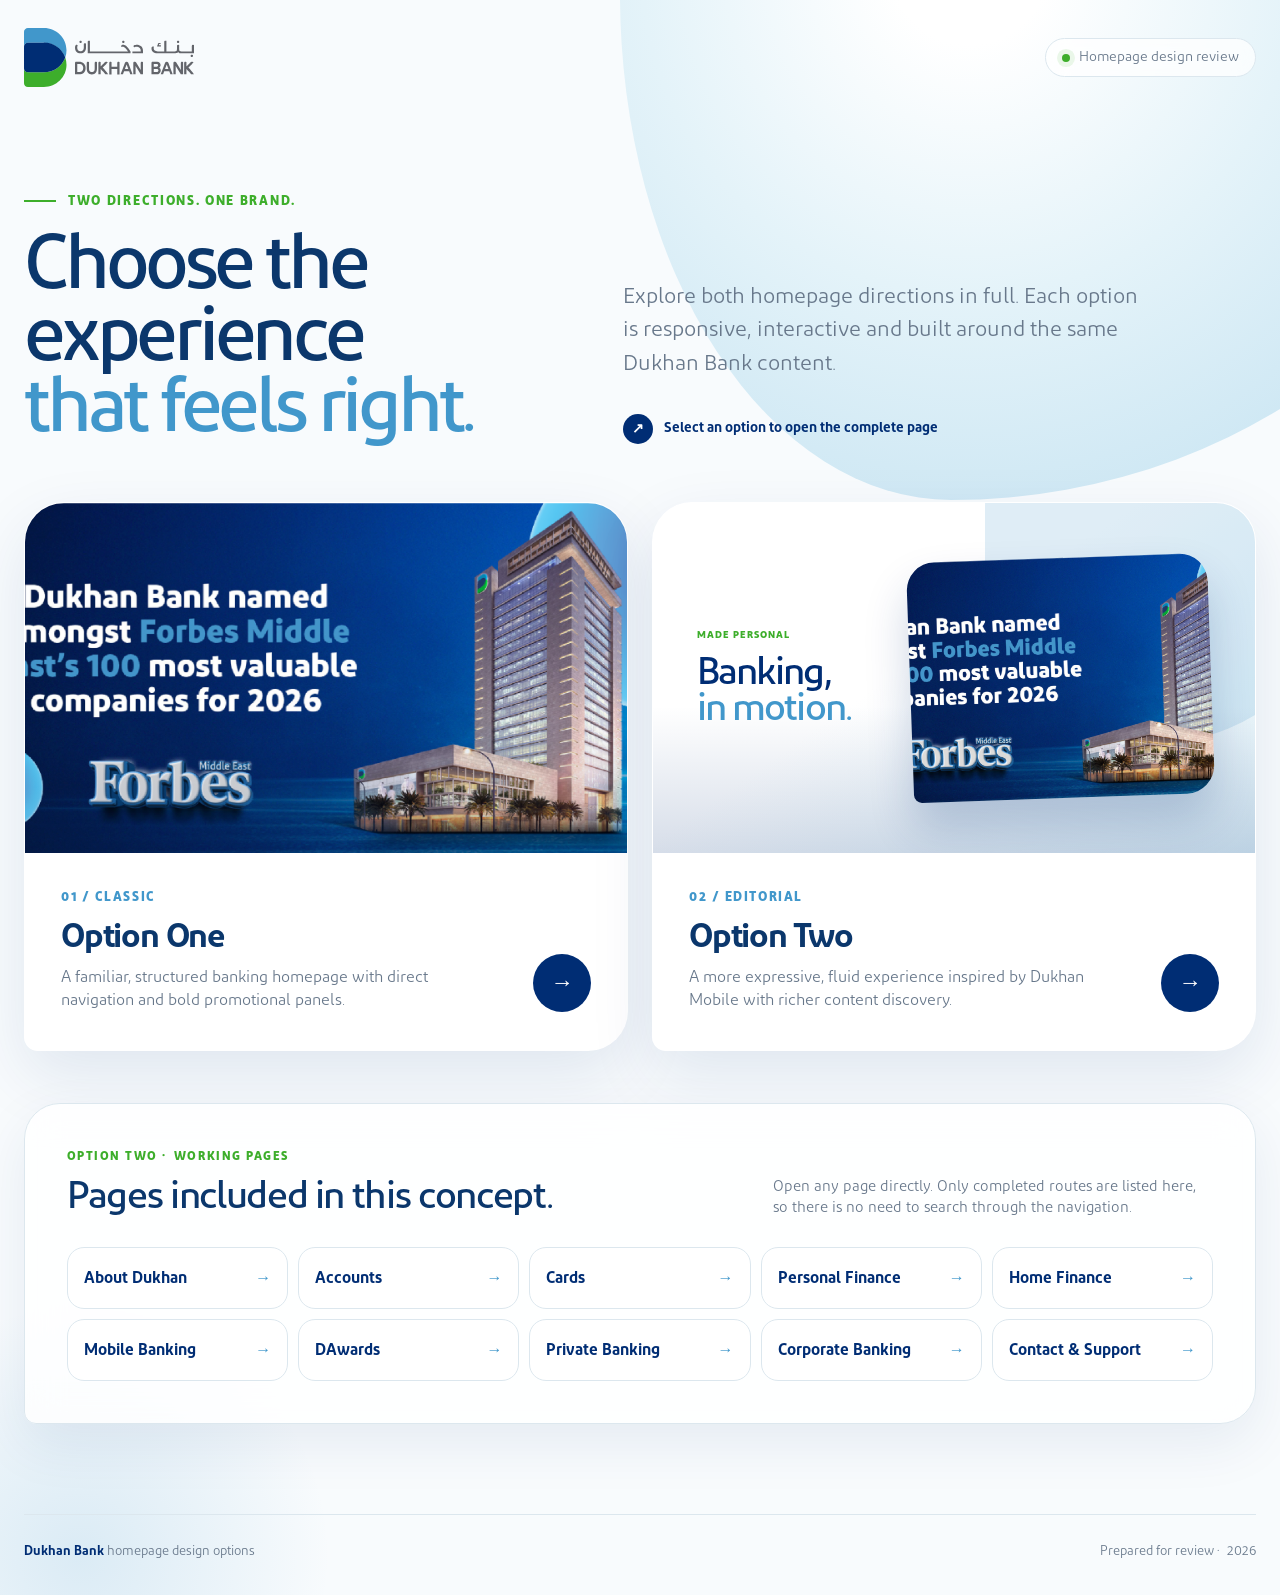
==== commit 717ee38f: "Fix option selector routes and list subpages" ====
--- a/index.html
+++ b/index.html
@@ -15,15 +15,17 @@
     .page{position:relative;min-height:100vh;overflow:hidden;isolation:isolate}.page::before{position:absolute;z-index:-2;top:-420px;right:-260px;width:920px;height:920px;border-radius:42% 58% 64% 36%/45% 42% 58% 55%;background:radial-gradient(circle at 38% 42%,#fff 0 10%,#e4f3f9 42%,#cfe8f4 70%,transparent 71%);content:"";animation:morph 14s ease-in-out infinite alternate}.page::after{position:absolute;z-index:-1;left:-180px;bottom:-220px;width:520px;height:520px;border-radius:50%;background:radial-gradient(circle,rgba(65,151,203,.16),transparent 68%);content:""}
     .shell{width:min(calc(100% - 48px),1320px);margin-inline:auto}.top{display:flex;align-items:center;justify-content:space-between;gap:24px;padding:28px 0}.logo{width:170px}.review-chip{display:flex;align-items:center;gap:9px;padding:10px 16px;border:1px solid var(--line);border-radius:999px;background:rgba(255,255,255,.75);color:var(--muted);font-size:14px;backdrop-filter:blur(12px)}.review-chip::before{width:8px;height:8px;border-radius:50%;background:var(--green);box-shadow:0 0 0 5px rgba(61,174,43,.1);content:""}
     .intro{display:grid;grid-template-columns:.92fr 1.08fr;align-items:end;gap:60px;padding:78px 0 58px}.eyebrow{display:flex;align-items:center;gap:12px;margin-bottom:20px;color:var(--green);font-size:13px;font-weight:700;letter-spacing:.13em;text-transform:uppercase}.eyebrow::before{width:32px;height:2px;background:currentColor;content:""}h1,p{margin:0}h1{max-width:740px;font-size:clamp(56px,6vw,92px);font-weight:500;letter-spacing:-.055em;line-height:.93}h1 span{display:block;color:var(--blue)}.intro-copy{max-width:520px;padding-bottom:8px;color:var(--muted);font-size:clamp(18px,1.7vw,22px);line-height:1.55}.hint{display:flex;align-items:center;gap:11px;margin-top:25px;color:var(--navy);font-size:14px;font-weight:600}.hint i{display:grid;width:30px;height:30px;place-items:center;border-radius:50%;background:var(--navy);color:#fff;font-style:normal}
-    .options{display:grid;grid-template-columns:repeat(2,1fr);gap:24px;padding-bottom:90px}.option{position:relative;min-width:0;overflow:hidden;border:1px solid rgba(255,255,255,.9);border-radius:40px 40px 40px 14px;background:#fff;box-shadow:0 24px 65px rgba(0,45,116,.1);transition:transform .55s var(--ease),box-shadow .55s var(--ease)}.option:hover,.option:focus-visible{outline:0;transform:translateY(-12px);box-shadow:0 38px 80px rgba(0,45,116,.2)}
+    .options{display:grid;grid-template-columns:repeat(2,1fr);gap:24px;padding-bottom:52px}.option{position:relative;min-width:0;overflow:hidden;border:1px solid rgba(255,255,255,.9);border-radius:40px 40px 40px 14px;background:#fff;box-shadow:0 24px 65px rgba(0,45,116,.1);transition:transform .55s var(--ease),box-shadow .55s var(--ease)}.option:hover,.option:focus-visible{outline:0;transform:translateY(-12px);box-shadow:0 38px 80px rgba(0,45,116,.2)}
     .preview{position:relative;height:350px;overflow:hidden;background:#eaf4fa}.preview::after{position:absolute;inset:0;background:linear-gradient(180deg,transparent 58%,rgba(0,45,116,.16));content:"";pointer-events:none}.preview-one{background:url("images/mainbanner.png") center/cover no-repeat;transition:background-size .8s var(--ease)}.option:hover .preview-one{background-size:108%}
     .preview-two{display:grid;grid-template-columns:.78fr 1.22fr;gap:20px;align-items:center;padding:44px;background:linear-gradient(145deg,#fff 0 44%,#e0f1f8 100%)}.mini-copy{position:relative;z-index:2}.mini-copy small{display:block;color:var(--green);font-size:10px;font-weight:700;letter-spacing:.1em;text-transform:uppercase}.mini-copy b{display:block;margin-top:14px;color:var(--navy);font-size:clamp(29px,3vw,48px);font-weight:500;letter-spacing:-.05em;line-height:.92}.mini-copy b span{color:var(--blue)}.mini-frame{position:relative;z-index:2;height:240px;overflow:hidden;border-radius:28px 28px 28px 8px;background:url("images/mainbanner.png") center/cover no-repeat;box-shadow:0 25px 45px rgba(0,45,116,.2);transform:rotate(-2deg);transition:transform .6s var(--ease)}.option:hover .mini-frame{transform:rotate(0) scale(1.025)}.preview-two::before{position:absolute;right:-90px;top:-120px;width:360px;height:360px;border-radius:42% 58% 64% 36%;background:rgba(65,151,203,.17);content:"";animation:morph 10s ease-in-out infinite alternate}
     .option-info{display:flex;align-items:flex-end;justify-content:space-between;gap:30px;padding:34px 36px 38px}.option-index{color:var(--blue);font-size:13px;font-weight:700;letter-spacing:.12em}.option h2{margin:10px 0 9px;font-size:34px;font-weight:600;letter-spacing:-.035em}.option p{max-width:400px;color:var(--muted);font-size:16px;line-height:1.45}.open{display:grid;width:58px;height:58px;flex:0 0 auto;place-items:center;border-radius:50%;background:var(--navy);color:#fff;font-size:23px;transition:transform .4s var(--ease),background .3s}.option:hover .open,.option:focus-visible .open{background:var(--green);transform:rotate(-35deg) scale(1.08)}
+    .directory{margin-bottom:90px;padding:42px;border:1px solid var(--line);border-radius:36px 36px 36px 12px;background:rgba(255,255,255,.82);box-shadow:0 20px 55px rgba(0,45,116,.08);backdrop-filter:blur(18px)}.directory-head{display:flex;align-items:end;justify-content:space-between;gap:30px;margin-bottom:28px}.directory-head span{color:var(--green);font-size:12px;font-weight:700;letter-spacing:.12em;text-transform:uppercase}.directory h2{margin:8px 0 0;font-size:clamp(30px,3vw,44px);font-weight:500;letter-spacing:-.035em}.directory-head p{max-width:440px;color:var(--muted);font-size:15px;line-height:1.45}.page-links{display:grid;grid-template-columns:repeat(5,1fr);gap:10px}.page-link{display:flex;align-items:center;justify-content:space-between;gap:10px;min-height:62px;padding:14px 16px;border:1px solid var(--line);border-radius:17px;background:#fff;color:var(--navy);font-weight:600;transition:transform .25s var(--ease),border-color .25s,background .25s}.page-link::after{content:"→";color:var(--blue);transition:transform .25s}.page-link:hover,.page-link:focus-visible{outline:0;transform:translateY(-3px);border-color:var(--blue);background:var(--aqua)}.page-link:hover::after,.page-link:focus-visible::after{transform:translateX(4px)}
     .footer{display:flex;align-items:center;justify-content:space-between;gap:20px;padding:28px 0 36px;border-top:1px solid var(--line);color:var(--muted);font-size:13px}.footer strong{color:var(--navy);font-weight:600}
     .reveal{opacity:0;transform:translateY(28px);animation:reveal .85s var(--ease) forwards}.intro .reveal:nth-child(2){animation-delay:.12s}.option:nth-child(1){animation-delay:.22s}.option:nth-child(2){animation-delay:.32s}
     @keyframes reveal{to{opacity:1;transform:none}}@keyframes morph{0%{border-radius:42% 58% 64% 36%/45% 42% 58% 55%;transform:rotate(-3deg) scale(.97)}100%{border-radius:60% 40% 38% 62%/55% 66% 34% 45%;transform:rotate(4deg) scale(1.04)}}
-    @media(max-width:900px){.intro{grid-template-columns:1fr;gap:24px;padding-top:50px}.options{grid-template-columns:1fr}.preview{height:330px}}
-    @media(max-width:560px){.shell{width:min(calc(100% - 28px),1320px)}.top{padding-top:18px}.logo{width:145px}.review-chip{padding:8px 12px;font-size:12px}.intro{padding:52px 0 38px}h1{font-size:clamp(50px,15vw,70px)}.intro-copy{font-size:17px}.preview{height:270px}.preview-two{padding:25px;grid-template-columns:.88fr 1.12fr}.mini-frame{height:190px}.option-info{padding:27px 25px 30px}.option h2{font-size:29px}.open{width:50px;height:50px}.footer{align-items:flex-start;flex-direction:column}}
+    @media(max-width:1050px){.page-links{grid-template-columns:repeat(3,1fr)}}
+    @media(max-width:900px){.intro{grid-template-columns:1fr;gap:24px;padding-top:50px}.options{grid-template-columns:1fr}.preview{height:330px}.directory-head{align-items:flex-start;flex-direction:column}.page-links{grid-template-columns:repeat(2,1fr)}}
+    @media(max-width:560px){.shell{width:min(calc(100% - 28px),1320px)}.top{padding-top:18px}.logo{width:145px}.review-chip{padding:8px 12px;font-size:12px}.intro{padding:52px 0 38px}h1{font-size:clamp(50px,15vw,70px)}.intro-copy{font-size:17px}.preview{height:270px}.preview-two{padding:25px;grid-template-columns:.88fr 1.12fr}.mini-frame{height:190px}.option-info{padding:27px 25px 30px}.option h2{font-size:29px}.open{width:50px;height:50px}.directory{padding:28px 22px}.page-links{grid-template-columns:1fr}.footer{align-items:flex-start;flex-direction:column}}
     @media(prefers-reduced-motion:reduce){*,*::before,*::after{animation-duration:.01ms!important;animation-iteration-count:1!important;transition-duration:.01ms!important}}
   </style>
 </head>
@@ -36,14 +38,29 @@
         <div class="reveal"><p class="intro-copy">Explore both homepage directions in full. Each option is responsive, interactive and built around the same Dukhan Bank content.</p><div class="hint"><i>↗</i> Select an option to open the complete page</div></div>
       </section>
       <section class="options" aria-label="Homepage design options">
-        <a class="option reveal" href="option-1/">
+        <a class="option reveal" href="./option-1/index.html">
           <div class="preview preview-one" role="img" aria-label="Preview of Option One"></div>
           <div class="option-info"><div><span class="option-index">01 / CLASSIC</span><h2>Option One</h2><p>A familiar, structured banking homepage with direct navigation and bold promotional panels.</p></div><span class="open" aria-hidden="true">→</span></div>
         </a>
-        <a class="option reveal" href="option-2/">
+        <a class="option reveal" href="./option-2/index.html">
           <div class="preview preview-two" role="img" aria-label="Preview of Option Two"><div class="mini-copy"><small>Made personal</small><b>Banking,<br><span>in motion.</span></b></div><div class="mini-frame"></div></div>
           <div class="option-info"><div><span class="option-index">02 / EDITORIAL</span><h2>Option Two</h2><p>A more expressive, fluid experience inspired by Dukhan Mobile with richer content discovery.</p></div><span class="open" aria-hidden="true">→</span></div>
         </a>
+      </section>
+      <section class="directory reveal" aria-labelledby="directory-title">
+        <div class="directory-head"><div><span>Option Two · Working pages</span><h2 id="directory-title">Pages included in this concept.</h2></div><p>Open any page directly. Only completed routes are listed here, so there is no need to search through the navigation.</p></div>
+        <nav class="page-links" aria-label="Option Two page directory">
+          <a class="page-link" href="./option-2/about/index.html">About Dukhan</a>
+          <a class="page-link" href="./option-2/accounts/index.html">Accounts</a>
+          <a class="page-link" href="./option-2/cards/index.html">Cards</a>
+          <a class="page-link" href="./option-2/personal-finance/index.html">Personal Finance</a>
+          <a class="page-link" href="./option-2/home-finance/index.html">Home Finance</a>
+          <a class="page-link" href="./option-2/mobile-banking/index.html">Mobile Banking</a>
+          <a class="page-link" href="./option-2/rewards/index.html">DAwards</a>
+          <a class="page-link" href="./option-2/private-banking/index.html">Private Banking</a>
+          <a class="page-link" href="./option-2/corporate-banking/index.html">Corporate Banking</a>
+          <a class="page-link" href="./option-2/contact/index.html">Contact &amp; Support</a>
+        </nav>
       </section>
     </main>
     <footer class="shell footer"><span><strong>Dukhan Bank</strong> homepage design options</span><span>Prepared for review · 2026</span></footer>
